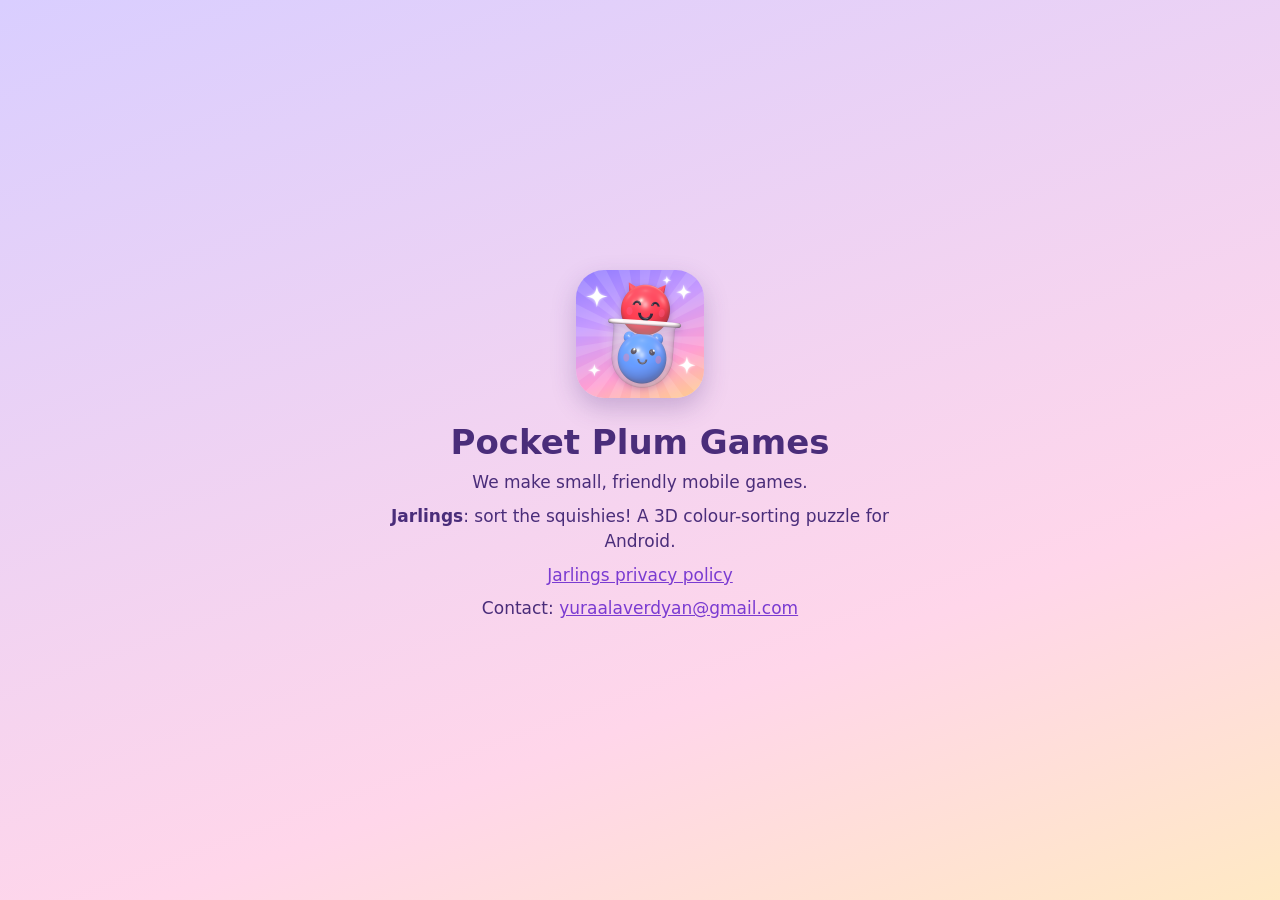
==== index.html @ 93db0e95 "Add files via upload" ====
<!doctype html>
<html lang="en">
  <head>
    <meta charset="UTF-8" />
    <meta name="viewport" content="width=device-width, initial-scale=1" />
    <title>Pocket Plum Games</title>
    <style>
      body { margin: 0; min-height: 100vh; display: grid; place-items: center; font-family: system-ui, sans-serif;
        color: #4a2d7a; background: linear-gradient(160deg, #d9ceff, #ffd6ea 70%, #ffe9c4); }
      main { text-align: center; padding: 32px 20px; max-width: 520px; }
      img { width: 128px; height: 128px; border-radius: 28px; box-shadow: 0 10px 24px rgba(74, 45, 122, 0.25); }
      h1 { margin: 20px 0 6px; font-size: 34px; }
      p { margin: 8px 0; font-size: 17px; line-height: 1.5; }
      a { color: #7a3bd1; }
    </style>
  </head>
  <body>
    <main>
      <img src="jarlings/icon.png" alt="Jarlings icon" />
      <h1>Pocket Plum Games</h1>
      <p>We make small, friendly mobile games.</p>
      <p><strong>Jarlings</strong>: sort the squishies! A 3D colour-sorting puzzle for Android.</p>
      <p><a href="jarlings/privacy.html">Jarlings privacy policy</a></p>
      <p>Contact: <a href="mailto:yuraalaverdyan@gmail.com">yuraalaverdyan@gmail.com</a></p>
    </main>
  </body>
</html>
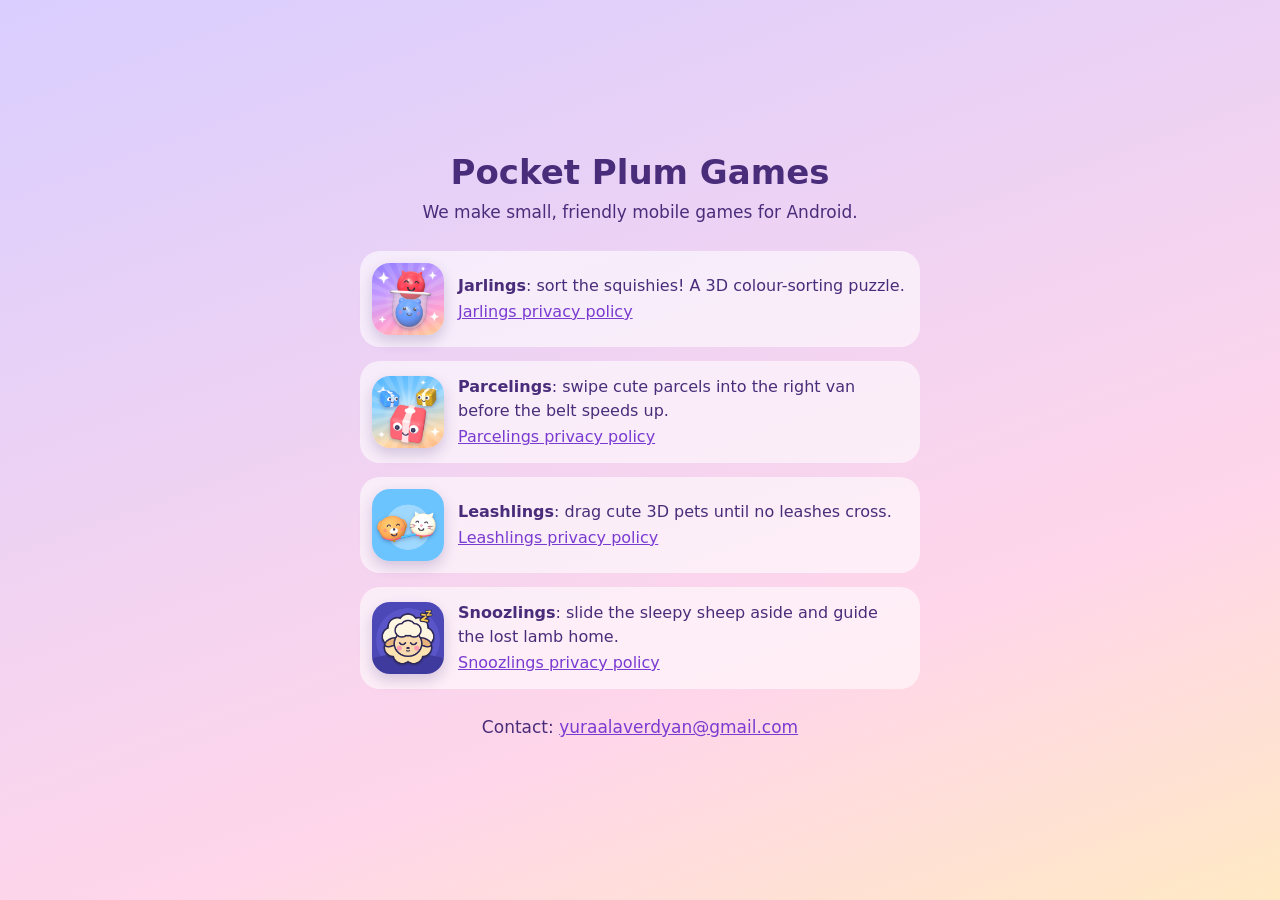
==== commit 7bf0bf0a: "List all four games on the home page" ====
--- a/index.html
+++ b/index.html
@@ -7,20 +7,51 @@
     <style>
       body { margin: 0; min-height: 100vh; display: grid; place-items: center; font-family: system-ui, sans-serif;
         color: #4a2d7a; background: linear-gradient(160deg, #d9ceff, #ffd6ea 70%, #ffe9c4); }
-      main { text-align: center; padding: 32px 20px; max-width: 520px; }
-      img { width: 128px; height: 128px; border-radius: 28px; box-shadow: 0 10px 24px rgba(74, 45, 122, 0.25); }
-      h1 { margin: 20px 0 6px; font-size: 34px; }
+      main { text-align: center; padding: 32px 16px; max-width: 560px; }
+      h1 { margin: 0 0 6px; font-size: 34px; }
       p { margin: 8px 0; font-size: 17px; line-height: 1.5; }
       a { color: #7a3bd1; }
+      ul { list-style: none; margin: 26px 0; padding: 0; display: grid; gap: 14px; }
+      li { display: flex; align-items: center; gap: 14px; text-align: left; padding: 12px;
+        background: rgba(255, 255, 255, 0.6); border-radius: 20px; }
+      li img { width: 72px; height: 72px; flex: none; border-radius: 18px; box-shadow: 0 6px 14px rgba(74, 45, 122, 0.22); }
+      li p { margin: 2px 0; font-size: 16px; }
     </style>
   </head>
   <body>
     <main>
-      <img src="jarlings/icon.png" alt="Jarlings icon" />
       <h1>Pocket Plum Games</h1>
-      <p>We make small, friendly mobile games.</p>
-      <p><strong>Jarlings</strong>: sort the squishies! A 3D colour-sorting puzzle for Android.</p>
-      <p><a href="jarlings/privacy.html">Jarlings privacy policy</a></p>
+      <p>We make small, friendly mobile games for Android.</p>
+      <ul>
+        <li>
+          <img src="jarlings/icon.png" alt="Jarlings icon" />
+          <div>
+            <p><strong>Jarlings</strong>: sort the squishies! A 3D colour-sorting puzzle.</p>
+            <p><a href="jarlings/privacy.html">Jarlings privacy policy</a></p>
+          </div>
+        </li>
+        <li>
+          <img src="parcelings/icon.png" alt="Parcelings icon" />
+          <div>
+            <p><strong>Parcelings</strong>: swipe cute parcels into the right van before the belt speeds up.</p>
+            <p><a href="parcelings/privacy.html">Parcelings privacy policy</a></p>
+          </div>
+        </li>
+        <li>
+          <img src="leashlings/icon.png" alt="Leashlings icon" />
+          <div>
+            <p><strong>Leashlings</strong>: drag cute 3D pets until no leashes cross.</p>
+            <p><a href="leashlings/privacy.html">Leashlings privacy policy</a></p>
+          </div>
+        </li>
+        <li>
+          <img src="snoozlings/icon.png" alt="Snoozlings icon" />
+          <div>
+            <p><strong>Snoozlings</strong>: slide the sleepy sheep aside and guide the lost lamb home.</p>
+            <p><a href="snoozlings/privacy.html">Snoozlings privacy policy</a></p>
+          </div>
+        </li>
+      </ul>
       <p>Contact: <a href="mailto:yuraalaverdyan@gmail.com">yuraalaverdyan@gmail.com</a></p>
     </main>
   </body>
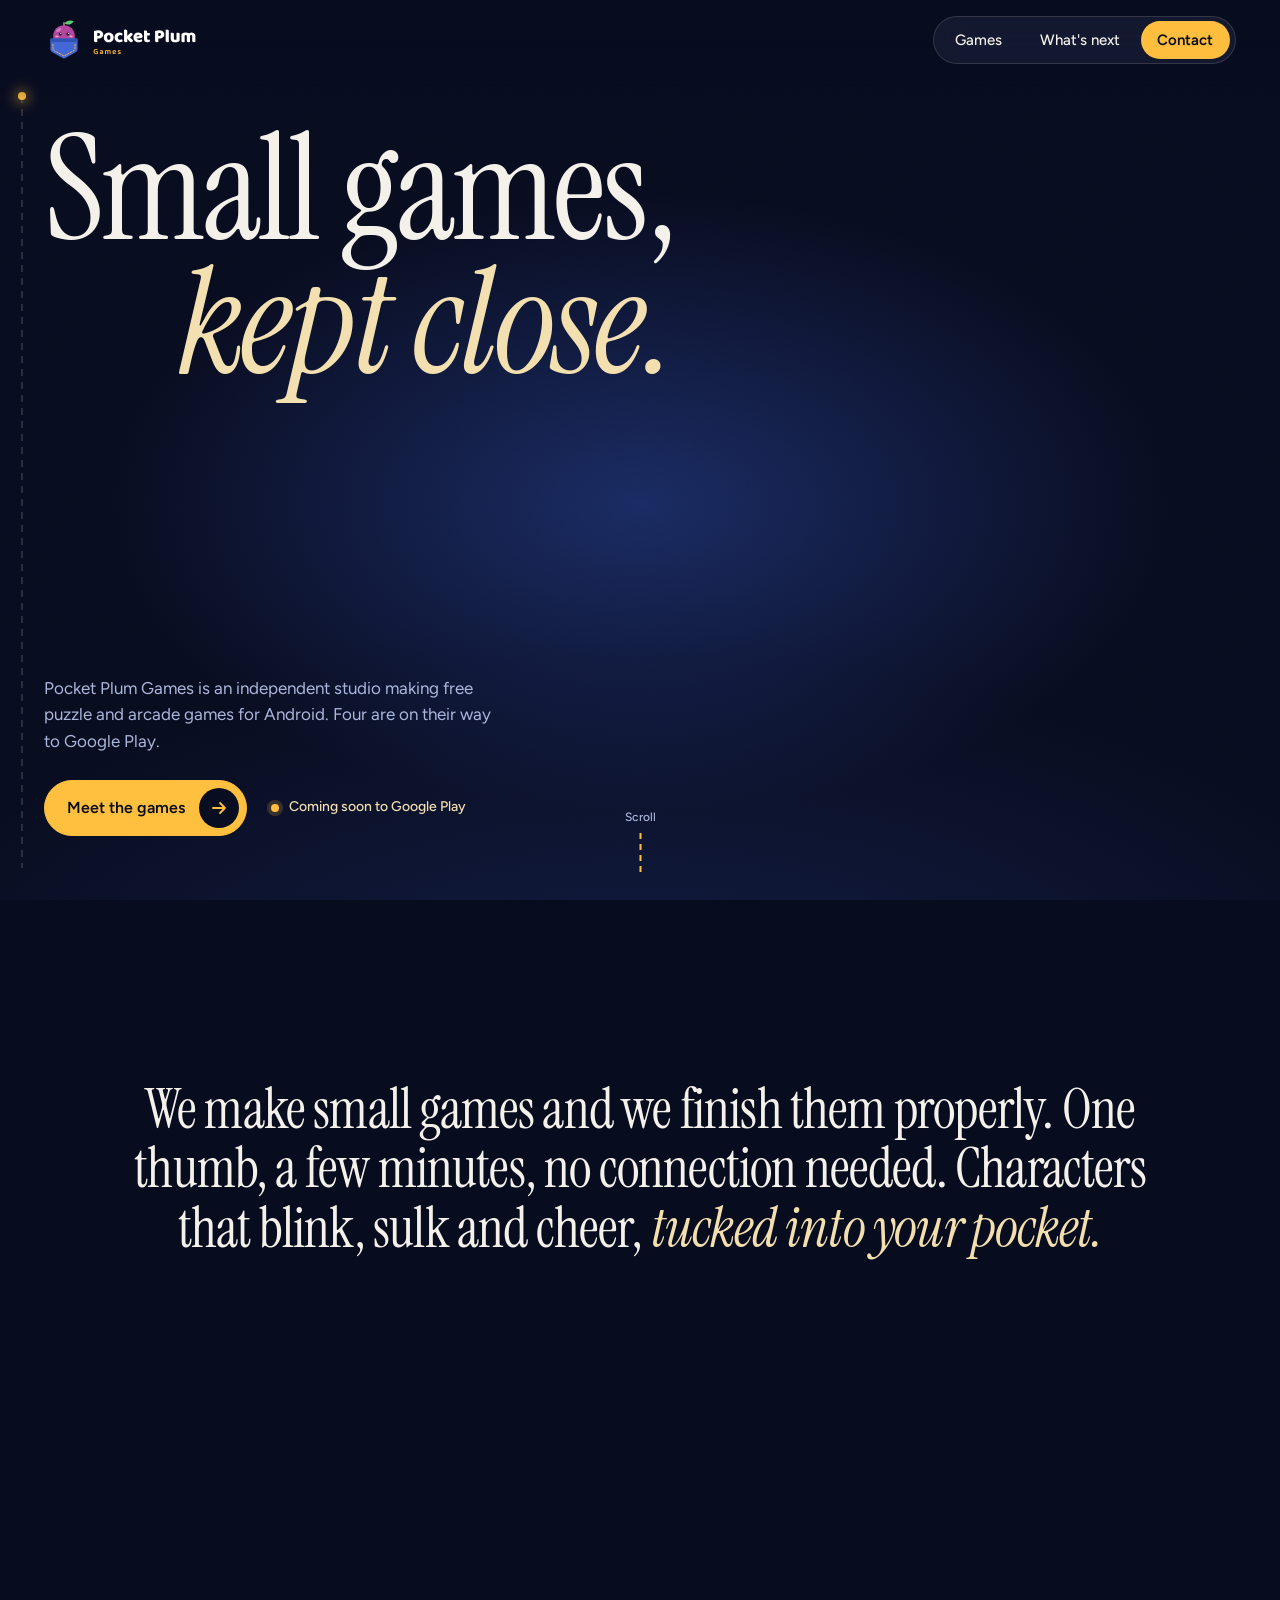
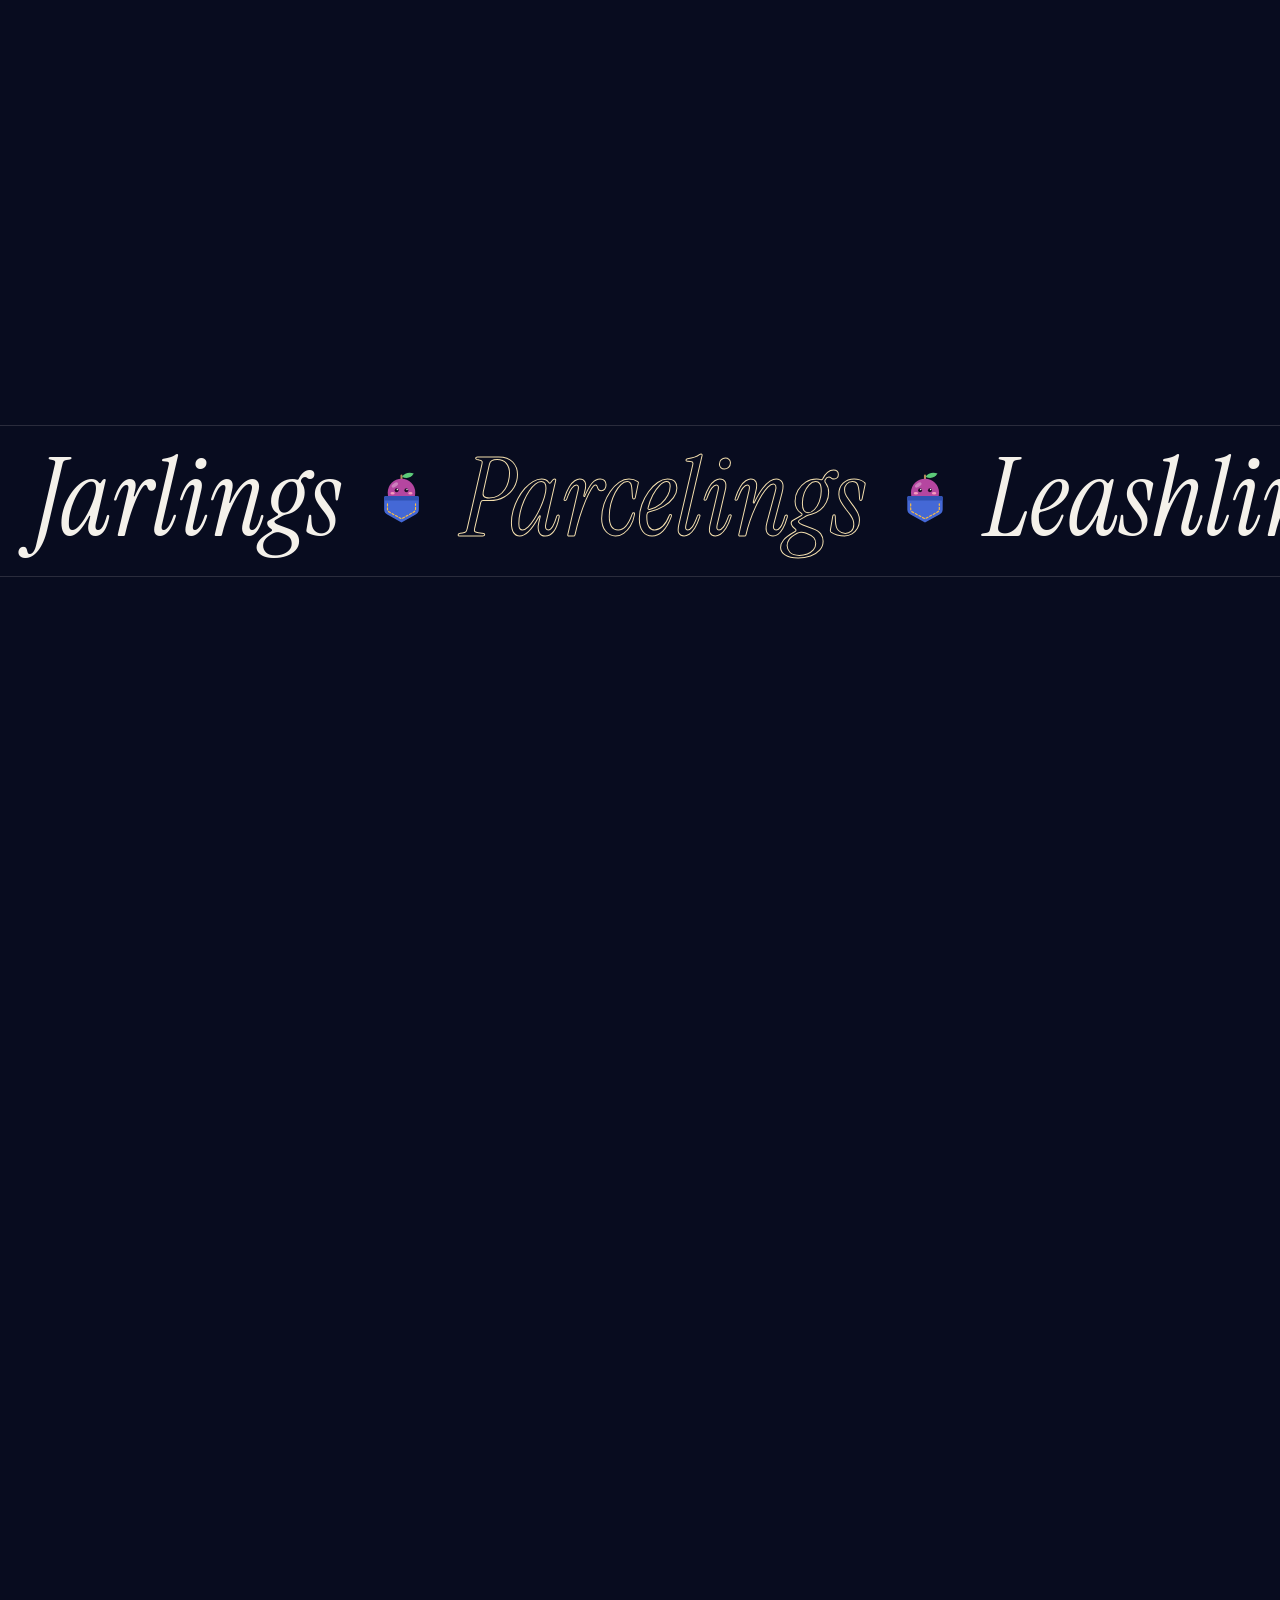
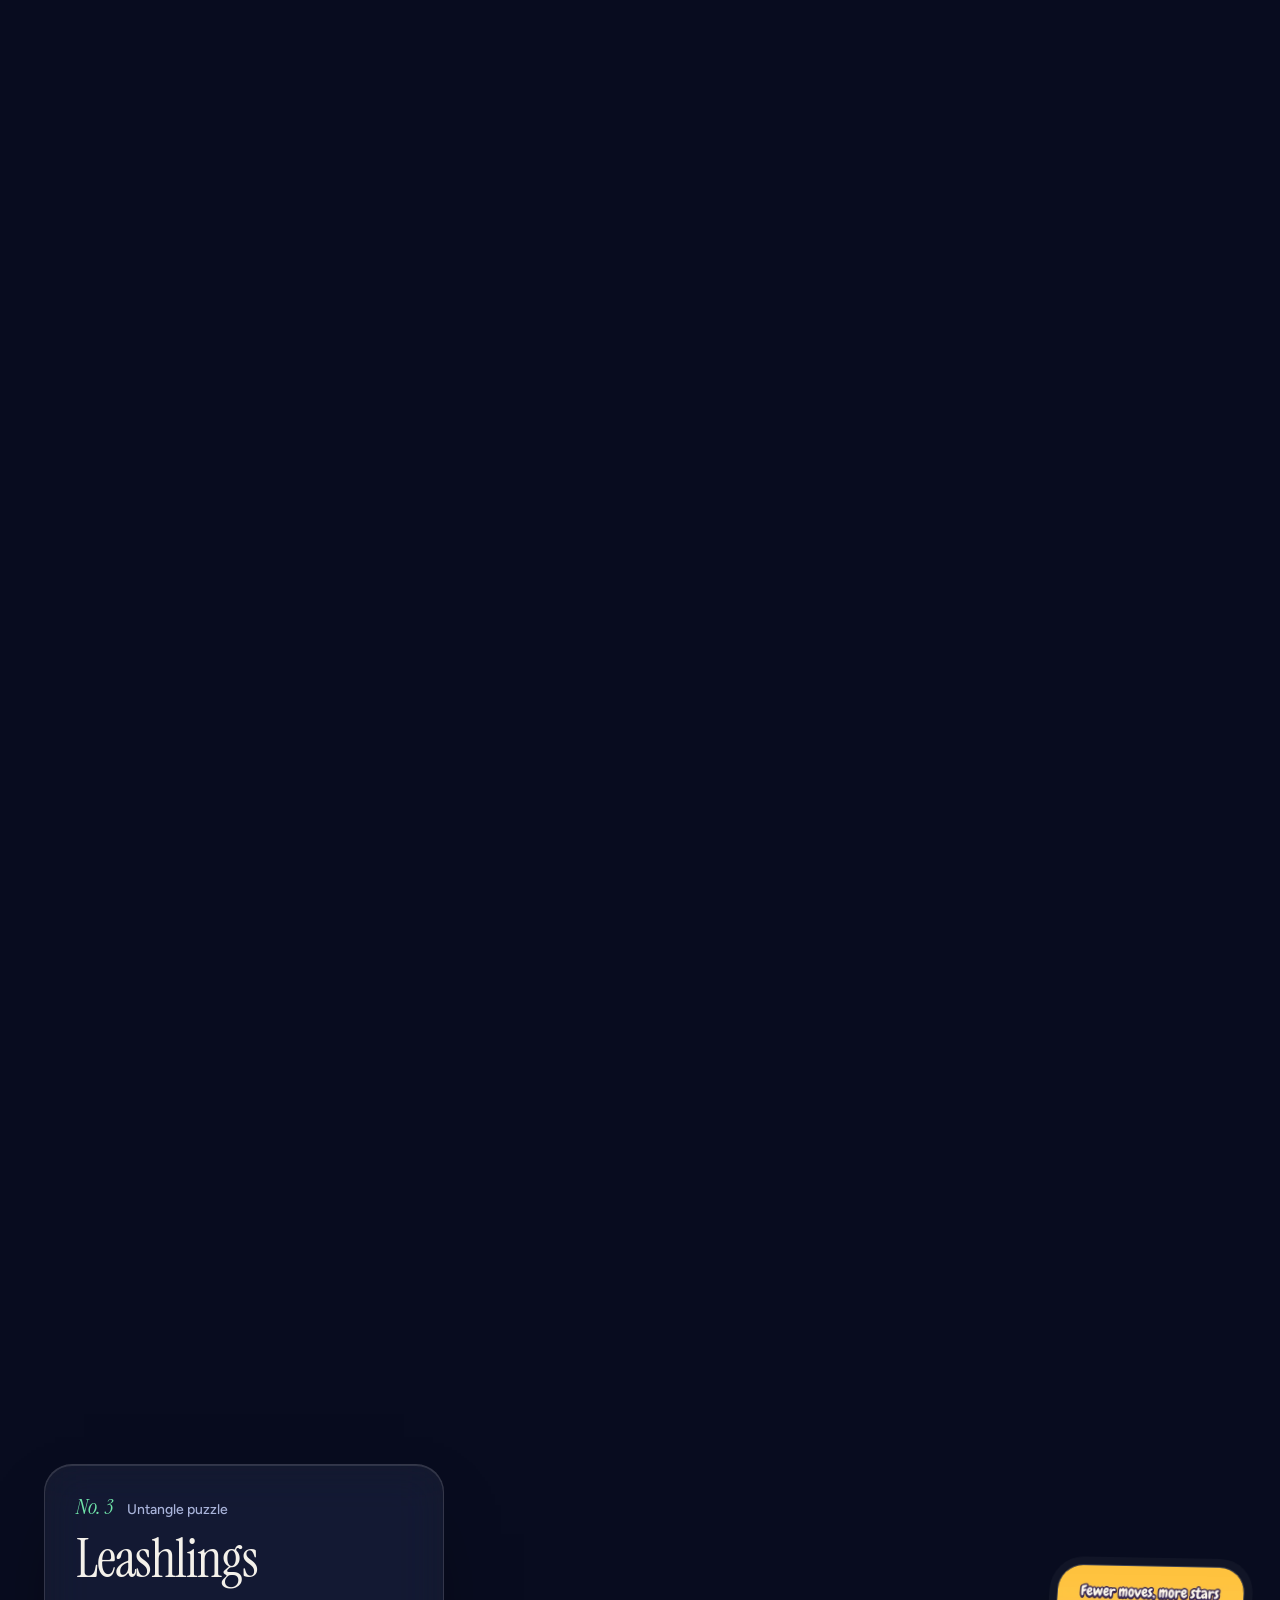
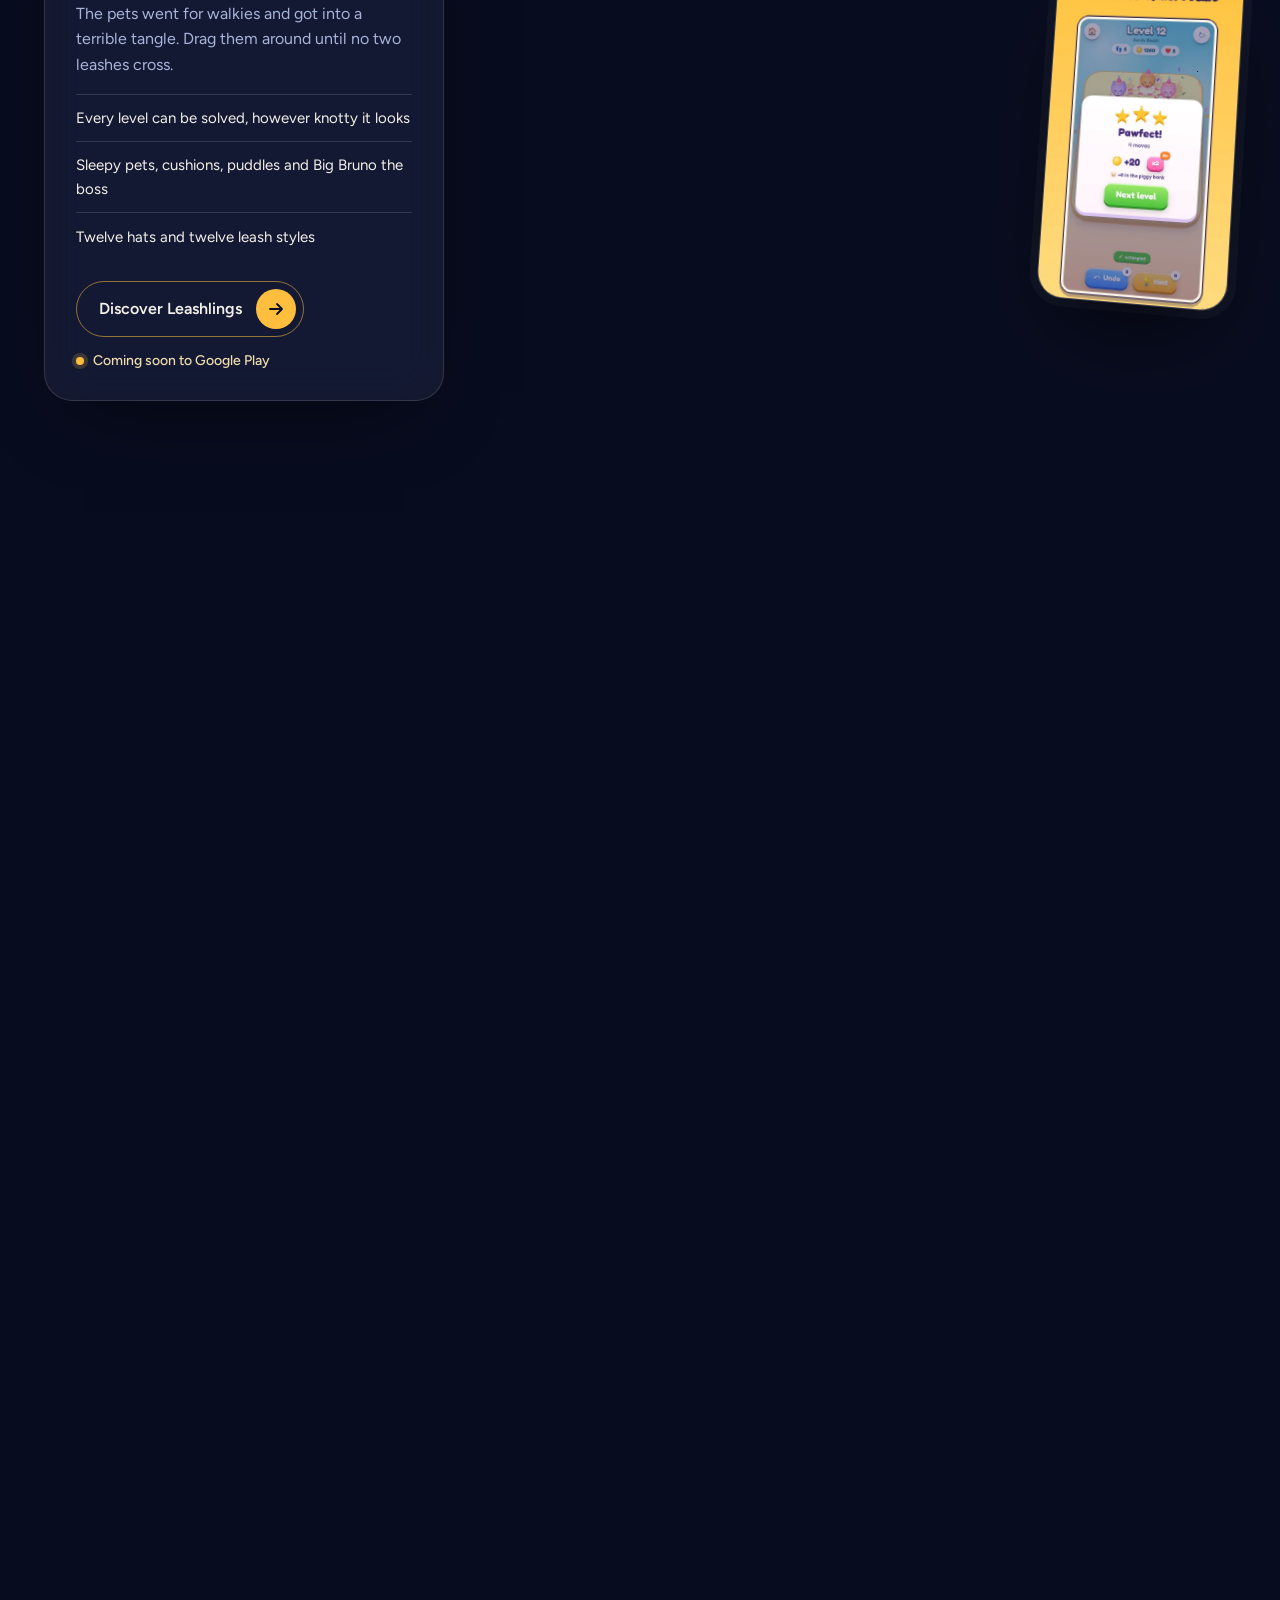
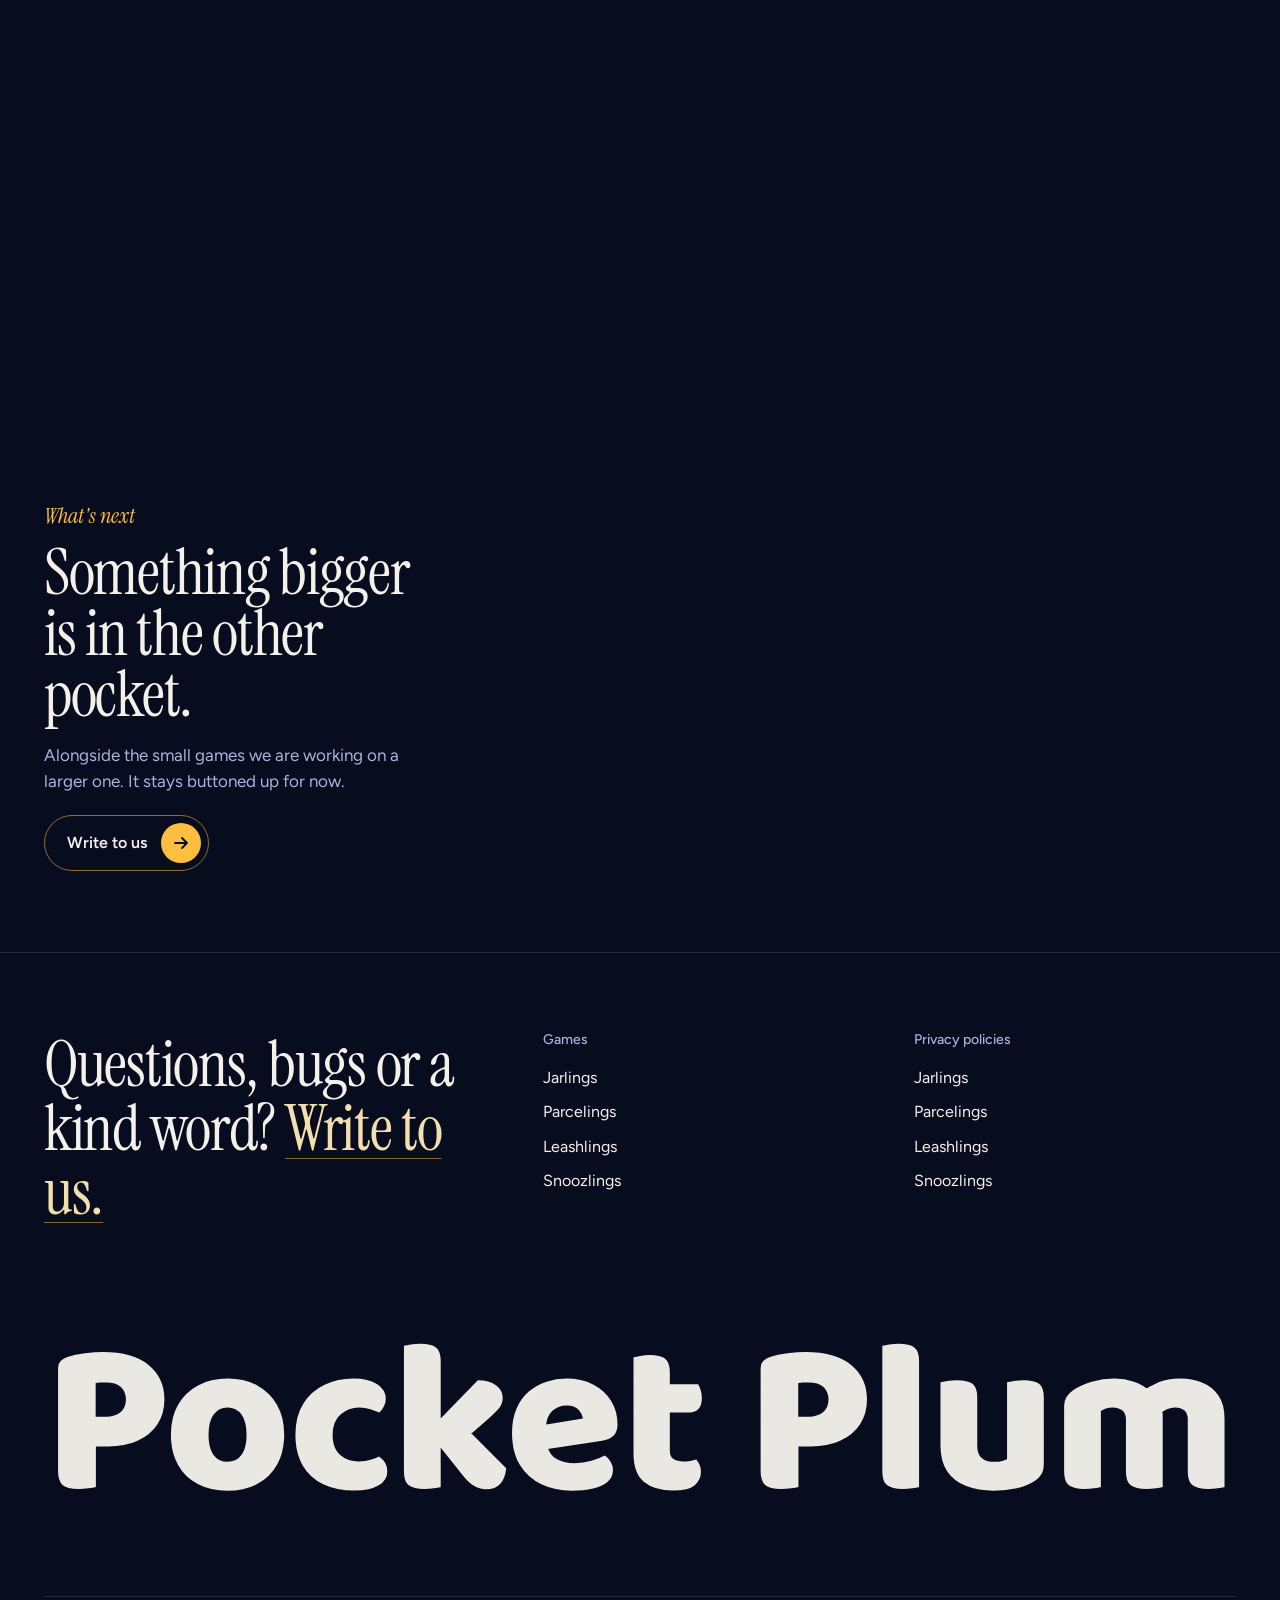
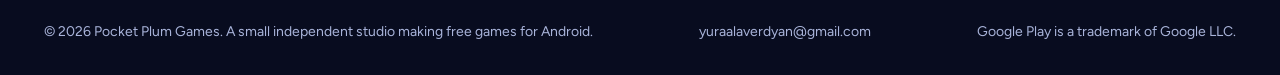
==== commit ef86ca91: "Site redesign: new home page" ====
--- a/index.html
+++ b/index.html
@@ -1,58 +1,182 @@
 <!doctype html>
-<html lang="en">
-  <head>
-    <meta charset="UTF-8" />
-    <meta name="viewport" content="width=device-width, initial-scale=1" />
-    <title>Pocket Plum Games</title>
-    <style>
-      body { margin: 0; min-height: 100vh; display: grid; place-items: center; font-family: system-ui, sans-serif;
-        color: #4a2d7a; background: linear-gradient(160deg, #d9ceff, #ffd6ea 70%, #ffe9c4); }
-      main { text-align: center; padding: 32px 16px; max-width: 560px; }
-      h1 { margin: 0 0 6px; font-size: 34px; }
-      p { margin: 8px 0; font-size: 17px; line-height: 1.5; }
-      a { color: #7a3bd1; }
-      ul { list-style: none; margin: 26px 0; padding: 0; display: grid; gap: 14px; }
-      li { display: flex; align-items: center; gap: 14px; text-align: left; padding: 12px;
-        background: rgba(255, 255, 255, 0.6); border-radius: 20px; }
-      li img { width: 72px; height: 72px; flex: none; border-radius: 18px; box-shadow: 0 6px 14px rgba(74, 45, 122, 0.22); }
-      li p { margin: 2px 0; font-size: 16px; }
-    </style>
-  </head>
-  <body>
-    <main>
-      <h1>Pocket Plum Games</h1>
-      <p>We make small, friendly mobile games for Android.</p>
+<html lang="en" class="no-js">
+<head>
+<meta charset="utf-8">
+<meta name="viewport" content="width=device-width, initial-scale=1">
+<title>Pocket Plum Games: small games, kept close</title>
+<meta name="description" content="Pocket Plum Games makes free puzzle and arcade games for Android that play in one hand, a few minutes at a time: Jarlings, Parcelings, Leashlings and Snoozlings.">
+<meta name="theme-color" content="#080C1F">
+<link rel="canonical" href="https://yuraalaverdyan.github.io/">
+<meta property="og:type" content="website">
+<meta property="og:site_name" content="Pocket Plum Games">
+<meta property="og:title" content="Pocket Plum Games: small games, kept close">
+<meta property="og:description" content="Pocket Plum Games makes free puzzle and arcade games for Android that play in one hand, a few minutes at a time: Jarlings, Parcelings, Leashlings and Snoozlings.">
+<meta property="og:url" content="https://yuraalaverdyan.github.io/">
+<meta property="og:image" content="https://yuraalaverdyan.github.io/assets/og.jpg">
+<meta name="twitter:card" content="summary_large_image">
+<link rel="icon" href="assets/brand/favicon.svg" type="image/svg+xml">
+<link rel="preload" href="assets/fonts/instrument-serif-regular.woff2" as="font" type="font/woff2" crossorigin>
+<link rel="preload" href="assets/fonts/instrument-serif-italic.woff2" as="font" type="font/woff2" crossorigin>
+<link rel="preload" href="assets/fonts/figtree.woff2" as="font" type="font/woff2" crossorigin>
+<link rel="stylesheet" href="assets/site.css">
+<script>document.documentElement.className='js';setTimeout(function(){document.documentElement.classList.add('ready')},4500)</script>
+<script type="module" src="assets/site.js"></script>
+</head>
+<body>
+<a class="skip" href="#main">Skip to content</a>
+<div class="loader" aria-hidden="true"><div><img src="assets/brand/mark-dark.svg" width="72" height="72" alt=""><i></i></div></div>
+<div class="glow" aria-hidden="true"></div>
+<canvas id="world" aria-hidden="true"></canvas>
+<div class="grain" aria-hidden="true"></div>
+<div class="thread" aria-hidden="true"><i></i><b></b></div>
+<div class="cursor" aria-hidden="true"></div>
+<header class="site-header">
+  <a class="brand" href="./" aria-label="Pocket Plum Games, home">
+    <img src="assets/brand/lockup-dark.svg" width="179" height="40" alt="">
+  </a>
+  <nav class="site-nav" aria-label="Main">
+    <a href="#games">Games</a>
+    <a class="wide" href="#next">What's next</a>
+    <a class="gold" href="mailto:yuraalaverdyan@gmail.com">Contact</a>
+  </nav>
+</header>
+<main id="main">
+  <section class="stage hero" data-station="pocket" data-side="hero" data-mside="mhero" data-glow="#2F4FB0">
+    <h1 class="mega"><span class="line"><span>Small games,</span></span> <span class="line"><span><em>kept close.</em></span></span></h1>
+    <img class="art" src="assets/brand/mark-dark.svg" width="240" height="240" alt="">
+    <div class="hero-foot">
+      <p class="lead">Pocket Plum Games is an independent studio making free puzzle and arcade games for Android. Four are on their way to Google Play.</p>
+      <div class="cta">
+        <a class="pill solid magnet" href="#games">Meet the games<i aria-hidden="true"><svg viewBox="0 0 16 16" fill="none" stroke="currentColor" stroke-width="1.8" stroke-linecap="round" stroke-linejoin="round"><path d="M2 8h12M9 3l5 5-5 5"/></svg></i></a>
+        <span class="status">Coming soon to Google Play</span>
+      </div>
+    </div>
+    <p class="scroll-hint" aria-hidden="true">Scroll</p>
+  </section>
+  <section class="stage statement" data-station="pocket" data-side="sink" data-mside="msink" data-glow="#3A2A7A" aria-label="About the studio">
+    <p class="big"><span class="w">We</span> <span class="w">make</span> <span class="w">small</span> <span class="w">games</span> <span class="w">and</span> <span class="w">we</span> <span class="w">finish</span> <span class="w">them</span> <span class="w">properly.</span> <span class="w">One</span> <span class="w">thumb,</span> <span class="w">a</span> <span class="w">few</span> <span class="w">minutes,</span> <span class="w">no</span> <span class="w">connection</span> <span class="w">needed.</span> <span class="w">Characters</span> <span class="w">that</span> <span class="w">blink,</span> <span class="w">sulk</span> <span class="w">and</span> <span class="w">cheer,</span> <em class="w">tucked</em> <em class="w">into</em> <em class="w">your</em> <em class="w">pocket.</em></p>
+  </section>
+  <div class="opaque marquee" aria-hidden="true"><div><span>Jarlings</span><img src="assets/brand/mark-dark.svg" width="56" height="56" alt=""><span>Parcelings</span><img src="assets/brand/mark-dark.svg" width="56" height="56" alt=""><span>Leashlings</span><img src="assets/brand/mark-dark.svg" width="56" height="56" alt=""><span>Snoozlings</span><img src="assets/brand/mark-dark.svg" width="56" height="56" alt=""><span>Jarlings</span><img src="assets/brand/mark-dark.svg" width="56" height="56" alt=""><span>Parcelings</span><img src="assets/brand/mark-dark.svg" width="56" height="56" alt=""><span>Leashlings</span><img src="assets/brand/mark-dark.svg" width="56" height="56" alt=""><span>Snoozlings</span><img src="assets/brand/mark-dark.svg" width="56" height="56" alt=""></div></div>
+  <section id="games" class="stage chapter" data-station="jarlings" data-side="center" data-mside="top" data-glow="#6D3FD6" style="--accent:#B79BFF" aria-labelledby="h-jarlings">
+    <p class="ghost" aria-hidden="true">Jarlings</p>
+    <div class="inner">
+      <div class="panel">
+        <p class="no"><em>No. 1</em><span>Colour-sort puzzle</span></p>
+        <h2 id="h-jarlings">Jarlings</h2>
+        <p>Round little critters got mixed up in their jars. Tap, drop and match until every jar holds one colour.</p>
+        <ul class="facts">
+          <li>Endless levels that keep getting trickier</li>
+          <li>Mystery levels, locked jars and giant boss boards</li>
+          <li>Ten hats and four jar styles to collect</li>
+        </ul>
+        <div class="row">
+          <a class="pill magnet" href="jarlings/">Discover Jarlings<i aria-hidden="true"><svg viewBox="0 0 16 16" fill="none" stroke="currentColor" stroke-width="1.8" stroke-linecap="round" stroke-linejoin="round"><path d="M2 8h12M9 3l5 5-5 5"/></svg></i></a>
+          <span class="status">Coming soon to Google Play</span>
+        </div>
+      </div>
+      <img class="art" src="jarlings/feature.jpg" width="1024" height="500" alt="Jarlings artwork" loading="lazy">
+      <div class="shot tilt" aria-hidden="true"><img src="jarlings/shot-3.webp" width="270" height="480" alt="" loading="lazy"></div>
+    </div>
+  </section>
+  <section class="stage chapter flip" data-station="parcelings" data-side="center" data-mside="top" data-glow="#C4501F" style="--accent:#FFA47E" aria-labelledby="h-parcelings">
+    <p class="ghost" aria-hidden="true">Parcelings</p>
+    <div class="inner">
+      <div class="panel">
+        <p class="no"><em>No. 2</em><span>Fast-swipe arcade</span></p>
+        <h2 id="h-parcelings">Parcelings</h2>
+        <p>Swipe wide-eyed little parcels into the right delivery van before the conveyor belt speeds up.</p>
+        <ul class="facts">
+          <li>Quick shifts that get faster with every delivery</li>
+          <li>Gold, heavy and wrapped parcels to keep you guessing</li>
+          <li>Eight depots, each under its own sky</li>
+        </ul>
+        <div class="row">
+          <a class="pill magnet" href="parcelings/">Discover Parcelings<i aria-hidden="true"><svg viewBox="0 0 16 16" fill="none" stroke="currentColor" stroke-width="1.8" stroke-linecap="round" stroke-linejoin="round"><path d="M2 8h12M9 3l5 5-5 5"/></svg></i></a>
+          <span class="status">Coming soon to Google Play</span>
+        </div>
+      </div>
+      <img class="art" src="parcelings/feature.jpg" width="1024" height="500" alt="Parcelings artwork" loading="lazy">
+      <div class="shot tilt" aria-hidden="true"><img src="parcelings/shot-3.webp" width="270" height="480" alt="" loading="lazy"></div>
+    </div>
+  </section>
+  <section class="stage chapter" data-station="leashlings" data-side="center" data-mside="top" data-glow="#1F8F55" style="--accent:#6FE3A8" aria-labelledby="h-leashlings">
+    <p class="ghost" aria-hidden="true">Leashlings</p>
+    <div class="inner">
+      <div class="panel">
+        <p class="no"><em>No. 3</em><span>Untangle puzzle</span></p>
+        <h2 id="h-leashlings">Leashlings</h2>
+        <p>The pets went for walkies and got into a terrible tangle. Drag them around until no two leashes cross.</p>
+        <ul class="facts">
+          <li>Every level can be solved, however knotty it looks</li>
+          <li>Sleepy pets, cushions, puddles and Big Bruno the boss</li>
+          <li>Twelve hats and twelve leash styles</li>
+        </ul>
+        <div class="row">
+          <a class="pill magnet" href="leashlings/">Discover Leashlings<i aria-hidden="true"><svg viewBox="0 0 16 16" fill="none" stroke="currentColor" stroke-width="1.8" stroke-linecap="round" stroke-linejoin="round"><path d="M2 8h12M9 3l5 5-5 5"/></svg></i></a>
+          <span class="status">Coming soon to Google Play</span>
+        </div>
+      </div>
+      <img class="art" src="leashlings/feature.jpg" width="1024" height="500" alt="Leashlings artwork" loading="lazy">
+      <div class="shot tilt" aria-hidden="true"><img src="leashlings/shot-3.webp" width="270" height="480" alt="" loading="lazy"></div>
+    </div>
+  </section>
+  <section class="stage chapter flip" data-station="snoozlings" data-side="center" data-mside="top" data-glow="#33479E" style="--accent:#A9C2FF" aria-labelledby="h-snoozlings">
+    <p class="ghost" aria-hidden="true">Snoozlings</p>
+    <div class="inner">
+      <div class="panel">
+        <p class="no"><em>No. 4</em><span>Sliding-block puzzle</span></p>
+        <h2 id="h-snoozlings">Snoozlings</h2>
+        <p>Shh, the flock is fast asleep. Slide the snoring sheep aside and guide the lost lamb home.</p>
+        <ul class="facts">
+          <li>500 pens, every one proved solvable</li>
+          <li>Sheepdogs, mud, twin lambs and a big ram boss</li>
+          <li>Dye the wool, hat the lamb, paint the fence</li>
+        </ul>
+        <div class="row">
+          <a class="pill magnet" href="snoozlings/">Discover Snoozlings<i aria-hidden="true"><svg viewBox="0 0 16 16" fill="none" stroke="currentColor" stroke-width="1.8" stroke-linecap="round" stroke-linejoin="round"><path d="M2 8h12M9 3l5 5-5 5"/></svg></i></a>
+          <span class="status">Coming soon to Google Play</span>
+        </div>
+      </div>
+      <img class="art" src="snoozlings/feature.jpg" width="1024" height="500" alt="Snoozlings artwork" loading="lazy">
+      <div class="shot tilt" aria-hidden="true"><img src="snoozlings/shot-3.webp" width="270" height="480" alt="" loading="lazy"></div>
+    </div>
+  </section>
+  <section id="next" class="stage chapter teaser" data-station="next" data-side="right" data-mside="top" data-glow="#8A5A12" style="--accent:#FFBE3D" aria-labelledby="h-next">
+    <p class="ghost" aria-hidden="true">Soon</p>
+    <div class="inner">
+      <div class="panel">
+        <p class="no"><em>What's next</em></p>
+        <h2 id="h-next">Something bigger is in the other pocket.</h2>
+        <p class="lead">Alongside the small games we are working on a larger one. It stays buttoned up for now.</p>
+        <div class="row"><a class="pill magnet" href="mailto:yuraalaverdyan@gmail.com">Write to us<i aria-hidden="true"><svg viewBox="0 0 16 16" fill="none" stroke="currentColor" stroke-width="1.8" stroke-linecap="round" stroke-linejoin="round"><path d="M2 8h12M9 3l5 5-5 5"/></svg></i></a></div>
+      </div>
+    </div>
+  </section>
+</main>
+<footer class="site-footer">
+  <div class="inner">
+    <p class="say">Questions, bugs or a kind word? <a href="mailto:yuraalaverdyan@gmail.com">Write to us.</a></p>
+    <div>
+      <h3>Games</h3>
       <ul>
-        <li>
-          <img src="jarlings/icon.png" alt="Jarlings icon" />
-          <div>
-            <p><strong>Jarlings</strong>: sort the squishies! A 3D colour-sorting puzzle.</p>
-            <p><a href="jarlings/privacy.html">Jarlings privacy policy</a></p>
-          </div>
-        </li>
-        <li>
-          <img src="parcelings/icon.png" alt="Parcelings icon" />
-          <div>
-            <p><strong>Parcelings</strong>: swipe cute parcels into the right van before the belt speeds up.</p>
-            <p><a href="parcelings/privacy.html">Parcelings privacy policy</a></p>
-          </div>
-        </li>
-        <li>
-          <img src="leashlings/icon.png" alt="Leashlings icon" />
-          <div>
-            <p><strong>Leashlings</strong>: drag cute 3D pets until no leashes cross.</p>
-            <p><a href="leashlings/privacy.html">Leashlings privacy policy</a></p>
-          </div>
-        </li>
-        <li>
-          <img src="snoozlings/icon.png" alt="Snoozlings icon" />
-          <div>
-            <p><strong>Snoozlings</strong>: slide the sleepy sheep aside and guide the lost lamb home.</p>
-            <p><a href="snoozlings/privacy.html">Snoozlings privacy policy</a></p>
-          </div>
-        </li>
+        <li><a href="jarlings/">Jarlings</a></li>
+        <li><a href="parcelings/">Parcelings</a></li>
+        <li><a href="leashlings/">Leashlings</a></li>
+        <li><a href="snoozlings/">Snoozlings</a></li>
       </ul>
-      <p>Contact: <a href="mailto:yuraalaverdyan@gmail.com">yuraalaverdyan@gmail.com</a></p>
-    </main>
-  </body>
+    </div>
+    <div>
+      <h3>Privacy policies</h3>
+      <ul>
+        <li><a href="jarlings/privacy.html">Jarlings</a></li>
+        <li><a href="parcelings/privacy.html">Parcelings</a></li>
+        <li><a href="leashlings/privacy.html">Leashlings</a></li>
+        <li><a href="snoozlings/privacy.html">Snoozlings</a></li>
+      </ul>
+    </div>
+    <img class="word" src="assets/brand/wordmark.svg" width="551" height="112" alt="Pocket Plum" loading="lazy">
+    <p class="legal"><span>&copy; 2026 Pocket Plum Games. A small independent studio making free games for Android.</span><span>yuraalaverdyan@gmail.com</span><span>Google Play is a trademark of Google LLC.</span></p>
+  </div>
+</footer>
+</body>
 </html>
--- a/assets/site.css
+++ b/assets/site.css
@@ -0,0 +1,227 @@
+/* Pocket Plum Games. Tokens and rules follow ../DESIGN.md (version 2, "showroom"). */
+@font-face { font-family: "Instrument Serif"; src: url(fonts/instrument-serif-regular.woff2) format("woff2"); font-weight: 400; font-style: normal; font-display: swap; }
+@font-face { font-family: "Instrument Serif"; src: url(fonts/instrument-serif-italic.woff2) format("woff2"); font-weight: 400; font-style: italic; font-display: swap; }
+@font-face { font-family: Figtree; src: url(fonts/figtree.woff2) format("woff2"); font-weight: 300 900; font-display: swap; }
+@property --glow { syntax: "<color>"; inherits: true; initial-value: #2f4fb0; }
+@view-transition { navigation: auto; }
+
+:root {
+  --night: #080c1f; --night-2: #0d1330; --denim: #2f4fb0; --denim-deep: #223c8e; --plum: #9a2f86;
+  --gold: #ffbe3d; --champagne: #f3dfae; --ivory: #f4f1ea; --mist: #a9b4da; --line: rgb(244 241 234 / .14);
+  --glass: rgb(255 255 255 / .055); --accent: var(--gold); --glow: #2f4fb0;
+  --serif: "Instrument Serif", "Iowan Old Style", Georgia, serif;
+  --sans: Figtree, system-ui, -apple-system, "Segoe UI", sans-serif;
+  --t-mega: clamp(3.6rem, 11.6vw, 12.5rem); --t-h1: clamp(3.4rem, 9.5vw, 9.5rem); --t-h2: clamp(2.4rem, 5vw, 4.5rem);
+  --t-big: clamp(1.75rem, 4.3vw, 4.25rem); --t-lead: clamp(1.0625rem, 1.3vw, 1.25rem); --t-body: 1rem; --t-small: .875rem;
+  --gutter: 1.25rem; --max: 88rem; --header: 4.25rem; --ease: cubic-bezier(.2, .8, .2, 1);
+  transition: --glow .9s ease-out;
+  color-scheme: dark;
+}
+@media (min-width: 720px) { :root { --gutter: 2.75rem; --header: 5rem; } }
+
+*, *::before, *::after { box-sizing: border-box; }
+html { -webkit-text-size-adjust: 100%; background: var(--night); scroll-padding-top: var(--header); }
+body { margin: 0; color: var(--ivory); font: 400 var(--t-body)/1.6 var(--sans); overflow-x: clip; -webkit-font-smoothing: antialiased; }
+img, video { max-width: 100%; height: auto; display: block; }
+h1, h2, h3, p, ul, ol { margin: 0; }
+ul, ol { padding: 0; list-style: none; }
+h1, h2, h3 { font-family: var(--serif); font-weight: 400; letter-spacing: -.02em; }
+a { color: inherit; }
+em { font-style: italic; }
+::selection { background: var(--gold); color: var(--night); }
+:focus-visible { outline: 2px solid var(--gold); outline-offset: 4px; border-radius: 6px; }
+.skip { position: absolute; left: 1rem; top: -5rem; z-index: 30; background: var(--ivory); color: var(--night); padding: .7rem 1.1rem; border-radius: 99px; font-weight: 600; }
+.skip:focus { top: 1rem; }
+
+/* ---------- fixed layers: light, grain, 3D, thread, cursor ---------- */
+.glow { position: fixed; inset: 0; z-index: -2; pointer-events: none;
+  background: radial-gradient(58% 48% at 50% 56%, color-mix(in srgb, var(--glow) 46%, transparent), transparent 72%),
+    radial-gradient(90% 60% at 50% 115%, color-mix(in srgb, var(--glow) 26%, transparent), transparent 70%), var(--night); }
+.grain { position: fixed; inset: 0; z-index: 4; pointer-events: none; opacity: .11; mix-blend-mode: overlay;
+  background-image: url("data:image/svg+xml,%3Csvg xmlns='http://www.w3.org/2000/svg' width='180' height='180'%3E%3Cfilter id='n'%3E%3CfeTurbulence type='fractalNoise' baseFrequency='.9' numOctaves='2' stitchTiles='stitch'/%3E%3C/filter%3E%3Crect width='180' height='180' filter='url(%23n)'/%3E%3C/svg%3E"); }
+#world { position: fixed; inset: 0; width: 100%; height: 100%; z-index: 0; pointer-events: none; opacity: var(--world-o, 1); }
+.no-js #world, .no-webgl #world { display: none; }
+.thread { position: fixed; z-index: 3; left: calc(var(--gutter) / 2 - 1px); top: calc(var(--header) + 1rem); bottom: 2rem; width: 2px; pointer-events: none; display: none;
+  background: repeating-linear-gradient(to bottom, var(--line) 0 7px, transparent 7px 13px); }
+.thread i { position: absolute; inset: 0; transform-origin: top; clip-path: inset(0 0 calc(100% - var(--p, 0) * 100%) 0);
+  background: repeating-linear-gradient(to bottom, var(--gold) 0 7px, transparent 7px 13px); }
+.thread b { position: absolute; left: -3px; top: calc(var(--p, 0) * 100%); width: 8px; height: 8px; border-radius: 50%; background: var(--gold); box-shadow: 0 0 14px 2px rgb(255 190 61 / .7); translate: 0 -4px; }
+@media (min-width: 900px) { .thread { display: block; } }
+.cursor { position: fixed; z-index: 40; left: 0; top: 0; width: 44px; height: 44px; margin: -22px; border-radius: 50%; border: 1.5px dashed var(--gold); pointer-events: none; opacity: 0; display: grid; place-items: center;
+  font: 600 .6875rem/1 var(--sans); color: var(--night); transition: opacity .3s, scale .35s var(--ease), background-color .25s; scale: .5; }
+.cursor.on { opacity: 1; }
+.cursor.link { scale: 1.25; background: rgb(255 190 61 / .16); }
+.can-poke .cursor { scale: 1.5; background: var(--gold); border-style: solid; }
+.cursor::after { content: "tap"; opacity: 0; }
+.can-poke .cursor::after { opacity: 1; }
+
+/* ---------- loader ---------- */
+.loader { position: fixed; inset: 0; z-index: 50; background: var(--night); display: none; place-items: center; transition: opacity .7s ease-out, visibility .7s; }
+.js .loader { display: grid; }
+.ready .loader { opacity: 0; visibility: hidden; }
+.loader div { display: grid; justify-items: center; gap: 1.4rem; }
+.loader img { width: 4.5rem; height: 4.5rem; }
+.loader i { width: 9rem; height: 2px; background: repeating-linear-gradient(to right, var(--gold) 0 7px, transparent 7px 13px); transform-origin: left; animation: sew 1s var(--ease) both; }
+@keyframes sew { from { clip-path: inset(0 100% 0 0); } to { clip-path: inset(0); } }
+
+/* ---------- header ---------- */
+.site-header { position: fixed; inset: 0 0 auto; z-index: 10; height: var(--header); display: flex; align-items: center; justify-content: space-between; gap: 1rem; padding: 0 var(--gutter); }
+.site-header::before { content: ""; position: absolute; inset: 0 0 -1.5rem; z-index: -1; pointer-events: none; background: linear-gradient(to bottom, var(--night) 35%, transparent); opacity: .92; }
+.brand { display: block; line-height: 0; border-radius: 8px; }
+.brand img { height: 2.5rem; width: auto; }
+.site-nav { display: flex; gap: .25rem; padding: .3rem; border-radius: 99px; background: var(--glass); border: 1px solid var(--line); -webkit-backdrop-filter: blur(18px) saturate(140%); backdrop-filter: blur(18px) saturate(140%); font: 500 .9375rem/1 var(--sans); }
+.site-nav a { text-decoration: none; padding: .7rem 1.05rem; border-radius: 99px; transition: background-color .2s, color .2s; }
+.site-nav a:hover { background: rgb(255 255 255 / .1); }
+.site-nav a.gold { background: var(--gold); color: var(--night); font-weight: 600; }
+.site-nav a.gold:hover { background: var(--champagne); }
+@media (max-width: 519px) { .site-nav .wide { display: none; } .site-nav a { padding: .65rem .8rem; } }
+
+/* ---------- shared pieces ---------- */
+.stage { position: relative; min-height: 100vh; min-height: 100svh; padding: calc(var(--header) + 1rem) var(--gutter) 2.5rem; overflow-x: clip; }
+.line { display: block; overflow: hidden; padding-block: .1em .16em; margin-block: -.1em -.16em; }
+.line > span { display: block; }
+.js .line > span { transform: translateY(112%); transition: transform 1.15s var(--ease); }
+.js.ready .hero .line > span, .js.ready .solo .line > span, .js .in .line > span, .js .line.in > span { transform: none; }
+.line:nth-child(2) > span { transition-delay: .12s; }
+.lead { font-size: var(--t-lead); line-height: 1.55; color: var(--mist); max-width: 27em; }
+.status { display: inline-flex; align-items: center; gap: .6rem; font: 500 var(--t-small)/1.2 var(--sans); color: var(--champagne); }
+.status::before { content: ""; width: .5rem; height: .5rem; border-radius: 50%; background: var(--gold); box-shadow: 0 0 0 4px rgb(255 190 61 / .18); animation: pulse 2.4s ease-in-out infinite; }
+@keyframes pulse { 50% { box-shadow: 0 0 0 8px rgb(255 190 61 / 0); } }
+.pill { display: inline-flex; align-items: center; gap: .9rem; padding: .45rem .45rem .45rem 1.35rem; border-radius: 99px; border: 1px solid rgb(255 190 61 / .55); text-decoration: none; font: 600 1rem/1 var(--sans); color: var(--ivory); transition: background-color .3s, color .3s, border-color .3s; will-change: transform; }
+.pill i { width: 2.5rem; height: 2.5rem; border-radius: 50%; background: var(--gold); color: var(--night); display: grid; place-items: center; transition: transform .4s var(--ease); }
+.pill svg { width: 1rem; height: 1rem; }
+.pill:hover { background: var(--gold); color: var(--night); }
+.pill:hover i { transform: rotate(-45deg); background: var(--night); color: var(--gold); }
+.pill.solid { background: var(--gold); color: var(--night); border-color: var(--gold); }
+.pill.solid i { background: var(--night); color: var(--gold); }
+.pill.solid:hover { background: var(--champagne); border-color: var(--champagne); }
+.link { text-decoration: underline; text-decoration-color: rgb(255 190 61 / .5); text-decoration-thickness: 1px; text-underline-offset: 5px; transition: text-decoration-color .2s; }
+.link:hover { text-decoration-color: var(--gold); }
+.art { display: none; }
+
+/* ---------- hero ---------- */
+.hero { display: grid; grid-template-rows: 1fr auto; }
+.mega { position: absolute; inset: 0; z-index: -1; font-size: var(--t-mega); line-height: .86; pointer-events: none; }
+.mega .line { position: absolute; left: var(--gutter); top: calc(var(--header) + 5vh); }
+.mega .line + .line { top: calc(var(--header) + 5vh + .9em); left: calc(var(--gutter) + .9em); color: var(--champagne); }
+.hero-foot { grid-row: 2; position: relative; z-index: 2; display: grid; gap: 1.6rem; justify-items: start; max-width: 30rem; padding-bottom: 1.5rem; }
+.hero-foot .cta { display: flex; flex-wrap: wrap; gap: 1rem 1.5rem; align-items: center; }
+.scroll-hint { position: absolute; left: 50%; bottom: 1.6rem; translate: -50%; z-index: 2; font: 500 .75rem/1 var(--sans); color: var(--mist); display: grid; justify-items: center; gap: .6rem; }
+.scroll-hint::after { content: ""; width: 2px; height: 2.6rem; background: repeating-linear-gradient(to bottom, var(--gold) 0 6px, transparent 6px 11px); animation: drip 1.8s var(--ease) infinite; }
+@keyframes drip { from { clip-path: inset(0 0 100% 0); } 60% { clip-path: inset(0); } to { clip-path: inset(100% 0 0 0); } }
+@media (max-width: 899px), (max-aspect-ratio: 9/10) {
+  :root { --t-mega: clamp(3.4rem, 16.5vw, 8rem); }
+  .mega { position: relative; inset: auto; }
+  .mega .line, .mega .line + .line { position: static; }
+  .hero { grid-template-rows: auto 1fr auto; }
+  .hero-foot { grid-row: 3; }
+  .scroll-hint { display: none; }
+}
+
+/* ---------- statement ---------- */
+.statement { display: grid; justify-items: center; align-content: start; padding-top: 20vh; min-height: 125svh; text-align: center; }
+.big { font: 400 var(--t-big)/1.08 var(--serif); letter-spacing: -.015em; max-width: 19em; text-wrap: balance; position: relative; z-index: 2; }
+.js .big .w { opacity: var(--o, .16); transition: opacity .25s linear; }
+.big em { color: var(--champagne); }
+
+/* ---------- marquee ---------- */
+.opaque { position: relative; z-index: 2; background: var(--night); }
+.marquee { overflow: hidden; border-block: 1px solid var(--line); padding: 1.1rem 0 1.5rem; }
+.marquee div { display: flex; width: max-content; align-items: center; animation: slide 42s linear infinite; }
+.marquee span { font: italic 400 clamp(3rem, 8.5vw, 8rem)/1 var(--serif); padding-inline: .32em; white-space: nowrap; }
+.marquee span:nth-of-type(even) { color: transparent; -webkit-text-stroke: 1px var(--champagne); }
+.marquee img { width: clamp(2rem, 4vw, 3.6rem); height: auto; flex: none; }
+@keyframes slide { to { transform: translateX(-50%); } }
+
+/* ---------- chapters ---------- */
+.chapter { display: grid; align-items: end; min-height: 115svh; padding-bottom: 9vh; }
+.ghost { position: absolute; inset: 13vh 0 auto; z-index: -1; text-align: center; white-space: nowrap; pointer-events: none; opacity: var(--vis, 1);
+  font: italic 400 clamp(5.5rem, 22vw, 23rem)/.8 var(--serif); letter-spacing: -.03em; color: color-mix(in srgb, var(--accent) 34%, transparent); }
+.chapter > .inner { width: 100%; max-width: var(--max); margin-inline: auto; display: grid; grid-template-columns: minmax(0, 25rem) 1fr auto; align-items: end; gap: 2rem; opacity: var(--vis, 1); }
+.no-js .chapter > .inner, .no-webgl .chapter > .inner, .no-webgl .ghost { opacity: 1; }
+.panel { position: relative; z-index: 2; grid-column: 1; display: grid; gap: 1rem; justify-items: start; padding: clamp(1.4rem, 2.4vw, 2.1rem); border-radius: 28px; background: var(--glass); border: 1px solid var(--line);
+  -webkit-backdrop-filter: blur(22px) saturate(150%); backdrop-filter: blur(22px) saturate(150%); box-shadow: inset 0 1px 0 rgb(255 255 255 / .12), 0 30px 80px -40px rgb(0 0 0 / .8); }
+.no { display: flex; gap: .9rem; align-items: baseline; font: 500 var(--t-small)/1 var(--sans); color: var(--mist); }
+.no em { font: italic 400 1.375rem/1 var(--serif); color: var(--accent); }
+.panel h2 { font-size: clamp(2.6rem, 4.2vw, 3.75rem); line-height: .95; }
+.panel > p { color: var(--mist); }
+.facts { display: grid; width: 100%; }
+.facts li { padding: .7rem 0; border-top: 1px solid var(--line); font-size: .9375rem; }
+.panel .row { display: flex; flex-wrap: wrap; align-items: center; gap: 1rem 1.4rem; margin-top: .3rem; }
+.shot { position: relative; z-index: 2; grid-column: 3; align-self: center; width: clamp(11rem, 15vw, 15.5rem); perspective: 900px; }
+.shot img { border-radius: 26px; border: 1px solid rgb(255 255 255 / .22); box-shadow: 0 40px 90px -30px rgb(0 0 0 / .85), 0 0 0 8px rgb(255 255 255 / .04);
+  transform: rotateY(calc(var(--ry, -10) * 1deg)) rotateX(calc(var(--rx, 4) * 1deg)) rotate(3deg); transition: transform .5s var(--ease); }
+.flip .panel { grid-column: 3; width: min(25rem, 100%); }
+.flip > .inner { grid-template-columns: auto 1fr minmax(0, 25rem); }
+.flip .shot { grid-column: 1; grid-row: 1; }
+.flip .shot img { transform: rotateY(calc(var(--ry, 10) * 1deg)) rotateX(calc(var(--rx, 4) * 1deg)) rotate(-3deg); }
+@media (max-width: 899px), (max-aspect-ratio: 9/10) {
+  .chapter { min-height: 100svh; padding-bottom: 1.5rem; }
+  .chapter > .inner, .flip > .inner { grid-template-columns: 1fr; }
+  .panel, .flip .panel { grid-column: 1; width: 100%; gap: .7rem; border-radius: 22px; }
+  .shot, .facts { display: none; }
+  .ghost { top: calc(var(--header) + .5rem); font-size: 23vw; }
+}
+.teaser .panel { background: none; border: 0; box-shadow: none; -webkit-backdrop-filter: none; backdrop-filter: none; padding: 0; max-width: 34rem; }
+.teaser .panel h2 { font-size: var(--t-h2); }
+
+/* ---------- fallback without WebGL ---------- */
+.no-js .art, .no-webgl .art { display: block; border-radius: 24px; border: 1px solid var(--line); width: 100%; max-width: 38rem; grid-column: 2; justify-self: center; align-self: center; }
+.no-js .hero .art, .no-webgl .hero .art { border: 0; border-radius: 0; width: clamp(9rem, 22vw, 20rem); max-width: none; position: absolute; right: 12%; top: 34%; }
+.no-js .chapter, .no-webgl .chapter, .no-js .statement, .no-webgl .statement { min-height: 0; padding-block: 7rem; }
+@media (max-width: 899px) { .no-js .art, .no-webgl .art { grid-column: 1; grid-row: 1; } .no-js .hero .art, .no-webgl .hero .art { position: static; margin: 1.5rem auto; } }
+
+/* ---------- game pages ---------- */
+.solo { display: grid; align-items: end; }
+.solo .mega { font-size: var(--t-h1); font-style: italic; }
+.solo .mega .line { top: calc(var(--header) + 7vh); }
+.solo-foot { position: relative; z-index: 2; display: grid; gap: 1.1rem; justify-items: start; max-width: 27rem; }
+.solo .icon { width: 4.25rem; height: 4.25rem; border-radius: 24%; box-shadow: 0 0 0 1px var(--line), 0 20px 40px -18px #000; }
+@media (max-width: 899px), (max-aspect-ratio: 9/10) { .solo { align-content: space-between; } }
+.band { padding: 5rem var(--gutter); border-top: 1px solid var(--line); }
+@media (min-width: 720px) { .band { padding-block: 8.5rem; } }
+.band.alt { background: var(--night-2); }
+.band > .inner { max-width: var(--max); margin-inline: auto; }
+.band h2 { font-size: var(--t-h2); line-height: .98; margin-bottom: 3rem; }
+.kicker { font: italic 400 1.375rem/1 var(--serif); color: var(--accent); margin-bottom: 1.2rem; }
+.steps { counter-reset: step; display: grid; gap: 0 2rem; grid-template-columns: repeat(auto-fit, minmax(13rem, 1fr)); }
+.steps li { counter-increment: step; border-top: 1px solid var(--line); padding: 1.3rem 0 2rem; display: grid; gap: 1.6rem; font-size: 1.0625rem; }
+.steps li::before { content: counter(step, decimal-leading-zero); font: italic 400 3.5rem/1 var(--serif); color: var(--accent); }
+.features { display: grid; gap: 0 4rem; }
+@media (min-width: 800px) { .features { grid-template-columns: 1fr 1fr; } }
+.features li { padding: 1.15rem 0; border-top: 1px solid var(--line); font-size: 1.0625rem; color: var(--ivory); }
+.rail { display: flex; gap: 1.25rem; overflow-x: auto; scroll-snap-type: x proximity; padding: .5rem var(--gutter) 2.5rem; margin-inline: calc(var(--gutter) * -1); scrollbar-width: thin; scrollbar-color: rgb(255 255 255 / .25) transparent; }
+.rail > * { flex: none; scroll-snap-align: center; height: clamp(24rem, 66vh, 38rem); width: auto; aspect-ratio: 9 / 16; border-radius: 26px; border: 1px solid rgb(255 255 255 / .18); box-shadow: 0 40px 80px -40px #000; background: var(--night-2); object-fit: cover; }
+.pinned { height: calc(100vh + var(--travel, 0px)); padding-block: 0; }
+.pinned > .inner { position: sticky; top: 0; height: 100vh; display: grid; align-content: center; max-width: none; overflow: hidden; padding-top: var(--header); }
+.pinned h2 { margin-bottom: 2rem; }
+.pinned .rail { overflow: visible; margin: 0; padding: 0 0 1rem; scroll-snap-type: none; transform: translate3d(calc(var(--x, 0) * -1px), 0, 0); will-change: transform; }
+.pinned .rail > * { height: min(62vh, 38rem); }
+.others a { display: grid; grid-template-columns: auto 1fr auto; gap: 1.5rem; align-items: center; padding: 1.4rem .5rem; text-decoration: none; border-top: 1px solid var(--line); transition: padding .4s var(--ease), background-color .3s; }
+.others a:last-child { border-bottom: 1px solid var(--line); }
+.others img { width: 3.5rem; height: 3.5rem; border-radius: 24%; }
+.others b { font: italic 400 clamp(2.2rem, 5vw, 4rem)/1 var(--serif); }
+.others span { color: var(--mist); font-size: var(--t-small); }
+.others a:hover { padding-inline: 1.5rem; background: var(--glass); }
+.small-print { color: var(--mist); max-width: 34em; margin-top: 3rem; }
+
+/* ---------- footer ---------- */
+.site-footer { position: relative; z-index: 2; background: var(--night); border-top: 1px solid var(--line); padding: 5rem var(--gutter) 2rem; overflow: hidden; }
+.site-footer .inner { max-width: var(--max); margin-inline: auto; display: grid; gap: 3rem; }
+@media (min-width: 900px) { .site-footer .inner { grid-template-columns: 1.4fr 1fr 1fr; } }
+.site-footer .say { font: 400 var(--t-h2)/1 var(--serif); letter-spacing: -.02em; max-width: 9em; }
+.site-footer .say a { color: var(--champagne); text-decoration-thickness: 1px; text-underline-offset: 8px; text-decoration-color: rgb(255 190 61 / .5); }
+.site-footer h3 { font: 500 var(--t-small)/1 var(--sans); letter-spacing: 0; color: var(--mist); margin-bottom: 1.1rem; }
+.site-footer li { margin-bottom: .55rem; }
+.site-footer li a { text-decoration: none; }
+.site-footer li a:hover { color: var(--gold); }
+.site-footer .word { grid-column: 1 / -1; width: 100%; opacity: .96; margin-top: 2rem; }
+.site-footer .legal { grid-column: 1 / -1; display: flex; flex-wrap: wrap; gap: .5rem 2rem; justify-content: space-between; font-size: var(--t-small); color: var(--mist); border-top: 1px solid var(--line); padding-top: 1.5rem; }
+
+@media (prefers-reduced-motion: reduce) {
+  *, *::before, *::after { animation: none !important; transition: none !important; }
+  .js .line > span { transform: none; }
+  .js .big .w { opacity: 1; }
+  .loader { display: none !important; }
+}
+.no-js .line > span { transform: none; }
